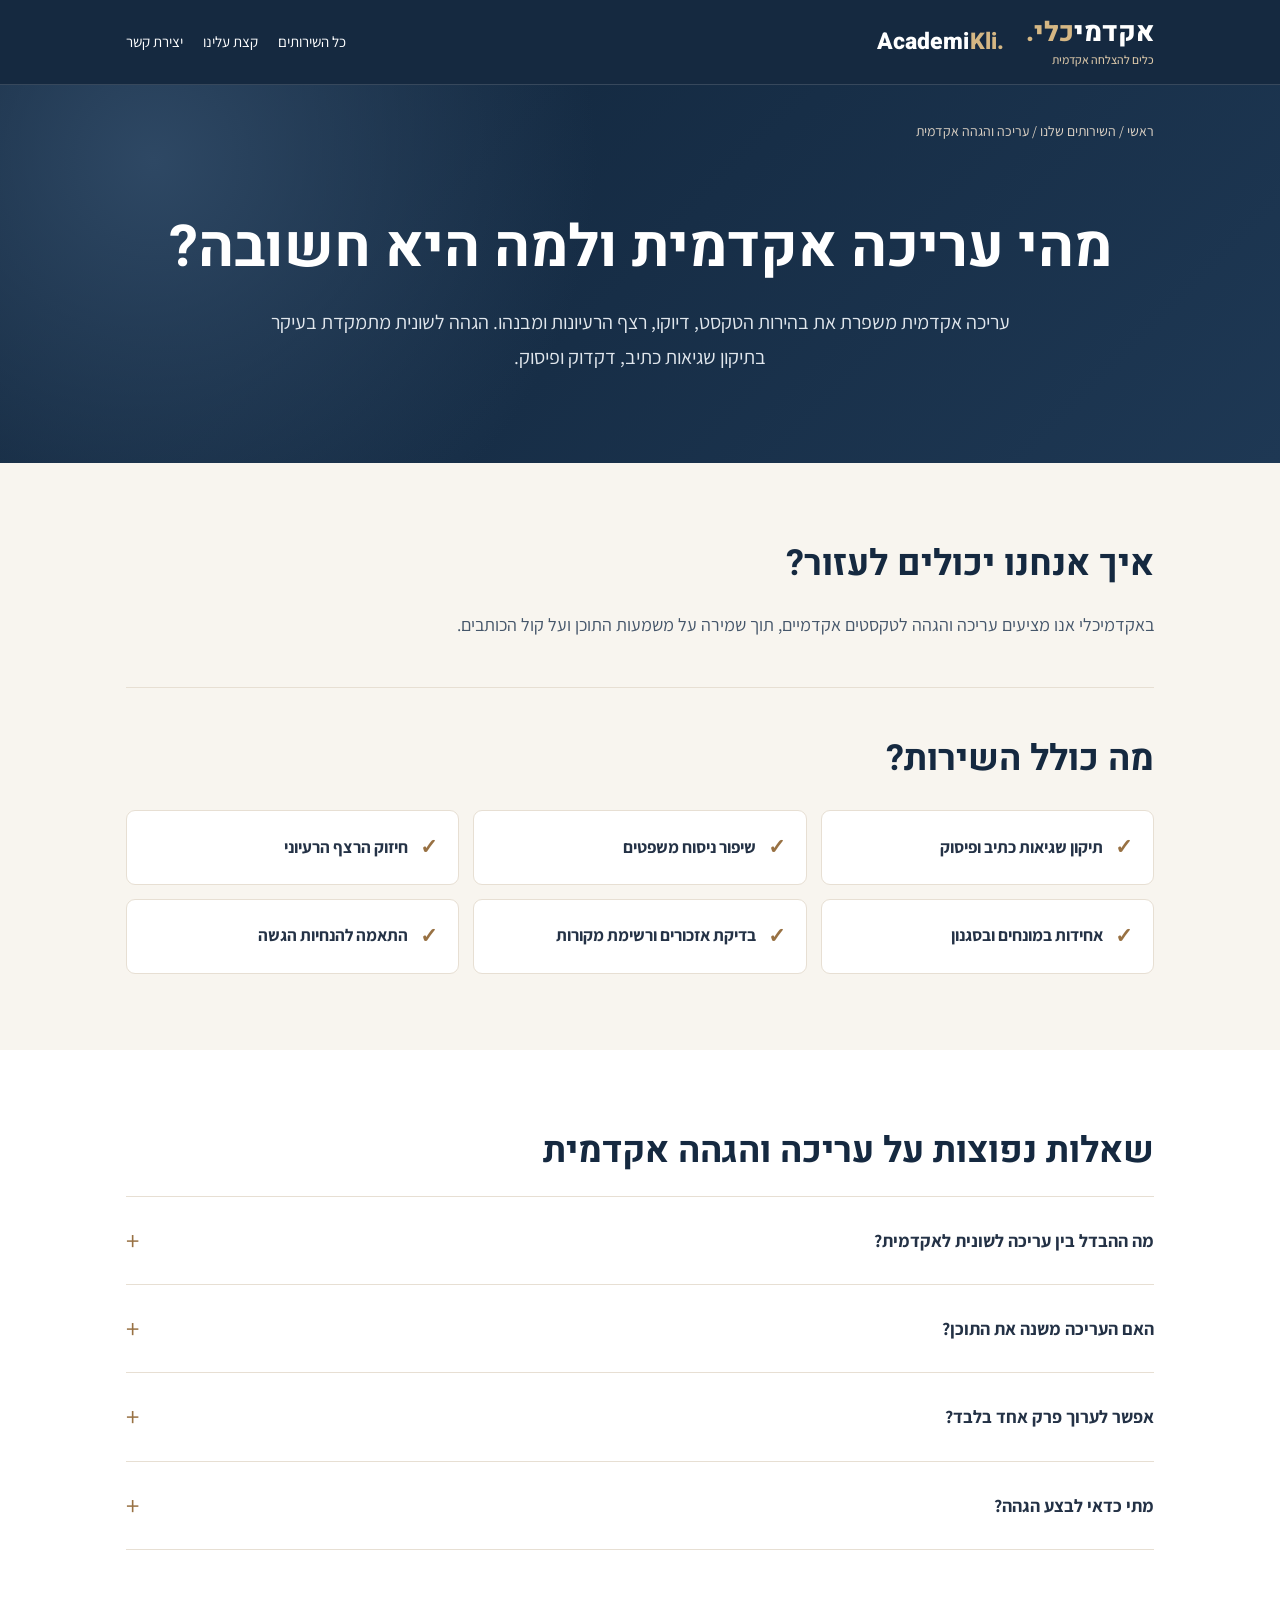
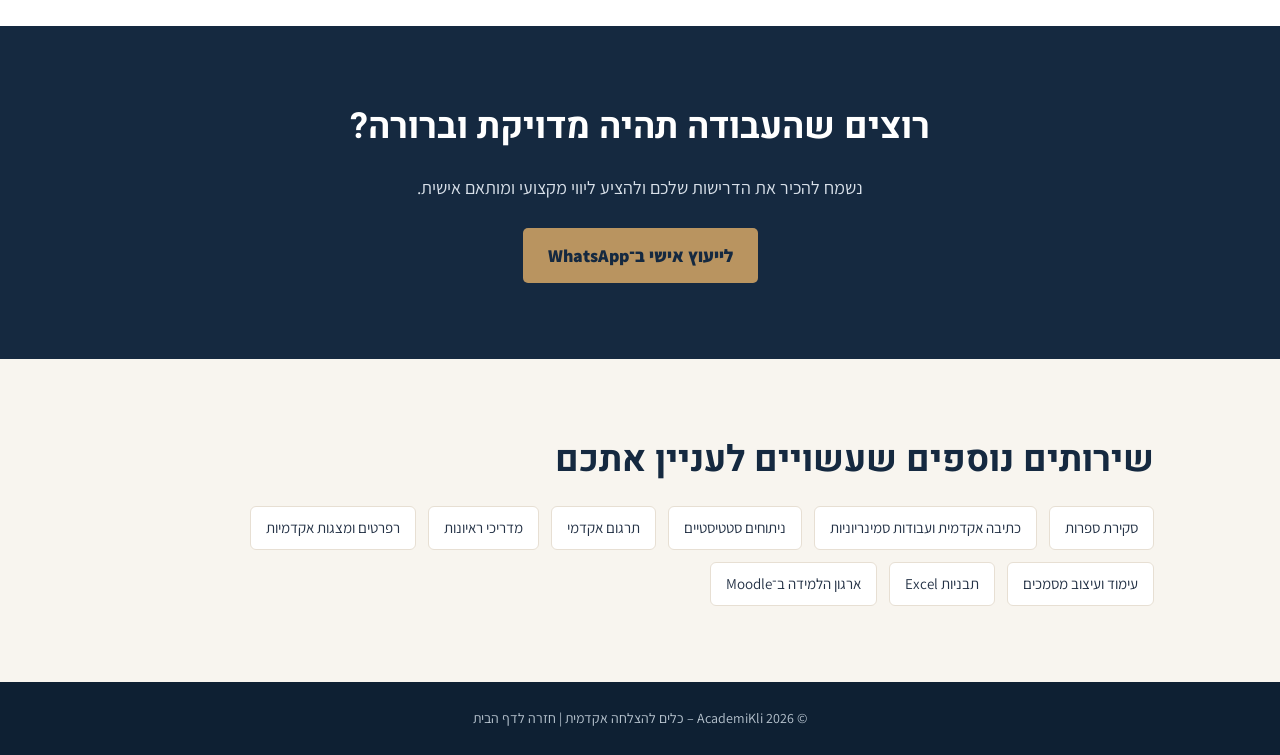
==== academic-editing.html @ 0daf368b "Add sitemap for Google indexing" ====
<!doctype html>
<html lang="he" dir="rtl"><head><meta charset="utf-8"><meta name="viewport" content="width=device-width, initial-scale=1">
<title>מהי עריכה אקדמית ולמה היא חשובה? | עריכה והגהה אקדמית – אקדמיכלי AcademiKli</title>
<meta name="description" content="עריכה והגהה אקדמית באקדמיכלי – הסבר מקצועי, שאלות נפוצות וליווי אישי בהתאמה לצורכי הלימודים והמחקר."><link rel="canonical" href="https://academikli.co.il/academic-editing.html">
<meta property="og:type" content="website"><meta property="og:title" content="מהי עריכה אקדמית ולמה היא חשובה? | AcademiKli"><meta property="og:description" content="עריכה והגהה אקדמית באקדמיכלי – הסבר מקצועי, שאלות נפוצות וליווי אישי בהתאמה לצורכי הלימודים והמחקר."><meta property="og:url" content="https://academikli.co.il/academic-editing.html">
<link rel="stylesheet" href="service-pages.css"><script type="application/ld+json">{"@context": "https://schema.org", "@type": "Service", "name": "עריכה והגהה אקדמית", "serviceType": "עריכה והגהה אקדמית", "provider": {"@type": "Organization", "name": "AcademiKli", "url": "https://academikli.co.il/"}, "url": "https://academikli.co.il/academic-editing.html"}</script></head>
<body><header class="top"><div class="wrap nav"><div class="logos">
<a href="/" class="brand-he" aria-label="אקדמיכלי – לדף הבית">אקדמי<span>כלי.</span><small>כלים להצלחה אקדמית</small></a>
<a href="/" class="brand-en" lang="en" aria-label="AcademiKli – Home">Academi<span>Kli.</span></a></div>
<nav class="nav-actions" aria-label="ניווט"><a href="/#services">כל השירותים</a><a href="/#about">קצת עלינו</a><a href="/#contact">יצירת קשר</a></nav></div></header>
<main><section class="hero"><div class="wrap"><nav class="breadcrumbs" aria-label="נתיב ניווט"><a href="/">ראשי</a> / <a href="/#services">השירותים שלנו</a> / עריכה והגהה אקדמית</nav>
<h1>מהי עריכה אקדמית ולמה היא חשובה?</h1><p>עריכה אקדמית משפרת את בהירות הטקסט, דיוקו, רצף הרעיונות ומבנהו. הגהה לשונית מתמקדת בעיקר בתיקון שגיאות כתיב, דקדוק ופיסוק.</p></div></section>
<section class="section section-cream"><div class="wrap"><h2>איך אנחנו יכולים לעזור?</h2><p>באקדמיכלי אנו מציעים עריכה והגהה לטקסטים אקדמיים, תוך שמירה על משמעות התוכן ועל קול הכותבים.</p><div class="divider"></div><h2>מה כולל השירות?</h2><div class="benefits"><div class="benefit">תיקון שגיאות כתיב ופיסוק</div><div class="benefit">שיפור ניסוח משפטים</div><div class="benefit">חיזוק הרצף הרעיוני</div><div class="benefit">אחידות במונחים ובסגנון</div><div class="benefit">בדיקת אזכורים ורשימת מקורות</div><div class="benefit">התאמה להנחיות הגשה</div></div></div></section>
<section class="section section-light"><div class="wrap"><h2>שאלות נפוצות על עריכה והגהה אקדמית</h2><details class="faq"><summary>מה ההבדל בין עריכה לשונית לאקדמית?</summary><p>עריכה אקדמית מתייחסת גם למבנה הטיעון ולרצף הרעיוני, מעבר לתקינות השפה.</p></details><details class="faq"><summary>האם העריכה משנה את התוכן?</summary><p>המטרה היא לשמור על המשמעות ולשפר את הצגתה. שינויים מהותיים יועלו כהמלצה.</p></details><details class="faq"><summary>אפשר לערוך פרק אחד בלבד?</summary><p>כן, אפשר להתמקד בפרק מסוים.</p></details><details class="faq"><summary>מתי כדאי לבצע הגהה?</summary><p>לאחר השלמת התיקונים המהותיים ולפני ההגשה.</p></details></div></section>
<section class="section cta"><div class="wrap"><h2>רוצים שהעבודה תהיה מדויקת וברורה?</h2><p>נשמח להכיר את הדרישות שלכם ולהציע ליווי מקצועי ומותאם אישית.</p><a class="btn" href="https://wa.me/972552879853?text=%D7%A9%D7%9C%D7%95%D7%9D%2C%20%D7%94%D7%92%D7%A2%D7%AA%D7%99%20%D7%9E%D7%A2%D7%9E%D7%95%D7%93%20%D7%A2%D7%A8%D7%99%D7%9B%D7%94%20%D7%95%D7%94%D7%92%D7%94%D7%94%20%D7%90%D7%A7%D7%93%D7%9E%D7%99%D7%AA%20%D7%91%D7%90%D7%AA%D7%A8%20%D7%90%D7%A7%D7%93%D7%9E%D7%99%D7%9B%D7%9C%D7%99.%20%D7%90%D7%A9%D7%9E%D7%97%20%D7%9C%D7%A7%D7%91%D7%9C%20%D7%A4%D7%A8%D7%98%D7%99%D7%9D%20%D7%A2%D7%9C%20%D7%94%D7%A9%D7%99%D7%A8%D7%95%D7%AA." target="_blank" rel="noopener noreferrer">לייעוץ אישי ב־WhatsApp</a></div></section>
<section class="section section-cream"><div class="wrap"><h2>שירותים נוספים שעשויים לעניין אתכם</h2><div class="related"><a href="literature-review.html">סקירת ספרות</a><a href="academic-writing.html">כתיבה אקדמית ועבודות סמינריוניות</a><a href="statistical-analysis.html">ניתוחים סטטיסטיים</a><a href="academic-translation.html">תרגום אקדמי</a><a href="interview-guides.html">מדריכי ראיונות</a><a href="presentations.html">רפרטים ומצגות אקדמיות</a><a href="document-formatting.html">עימוד ועיצוב מסמכים</a><a href="excel-templates.html">תבניות Excel</a><a href="moodle.html">ארגון הלמידה ב־Moodle</a></div></div></section></main>
<footer class="footer">© <span id="year"></span> AcademiKli – כלים להצלחה אקדמית | <a href="/">חזרה לדף הבית</a></footer>
<script>document.getElementById('year').textContent=new Date().getFullYear();</script></body></html>
---- service-pages.css ----
@import url('https://fonts.googleapis.com/css2?family=Assistant:wght@400;500;600;700;800&family=Heebo:wght@400;500;600;700;800&display=swap');
:root{--navy:#152940;--navy2:#213a55;--gold:#b99460;--cream:#f8f5ef;--ink:#243246;--muted:#647184;--line:#e7dfd3}*{box-sizing:border-box}html{scroll-behavior:smooth}body{margin:0;background:var(--cream);color:var(--ink);font-family:Assistant,Arial,sans-serif;font-size:18px;line-height:1.75}a{color:inherit;text-decoration:none}.wrap{max-width:1080px;margin:auto;padding:0 26px}.top{background:var(--navy);color:white;border-bottom:1px solid #ffffff25}.nav{display:flex;align-items:center;justify-content:space-between;gap:22px;min-height:84px}.logos{display:flex;align-items:center;gap:22px;flex-wrap:wrap}.brand-he{font-family:Heebo,sans-serif;font-size:27px;font-weight:800;line-height:1.1;white-space:nowrap}.brand-he span{color:#d5b784}.brand-he small{display:block;font-family:Assistant,sans-serif;font-size:12px;font-weight:500;color:#d8c5a7;margin-top:5px}.brand-en{font-family:Heebo,sans-serif;font-size:23px;font-weight:800;letter-spacing:.1px;direction:ltr;color:white;white-space:nowrap}.brand-en span{color:#d5b784}.nav-actions{display:flex;gap:20px;align-items:center;font-size:15px}.nav-actions a:hover,.breadcrumbs a:hover{color:#d5b784}.hero{background:radial-gradient(circle at 12% 20%,#2e4864 0%,transparent 38%),linear-gradient(135deg,#10243a,#1e3854);color:white;text-align:center;padding:34px 0 88px}.breadcrumbs{font-size:14px;color:#dfd4c6;text-align:right;margin-bottom:65px}.hero h1{font-family:Heebo,sans-serif;font-size:clamp(36px,5vw,58px);line-height:1.35;margin:0 0 18px}.hero p{max-width:780px;margin:auto;color:#e1e7ed;font-size:20px}.section{padding:76px 0}.section h2{font-family:Heebo,sans-serif;color:var(--navy);font-size:clamp(27px,3vw,36px);line-height:1.4;margin:0 0 20px}.section p{max-width:860px;margin:0;color:#45566a}.section-light{background:#fff}.section-cream{background:var(--cream)}.divider{height:1px;background:var(--line);margin:46px 0}.benefits{display:grid;grid-template-columns:repeat(3,minmax(0,1fr));gap:14px;margin-top:26px}.benefit{background:#fff;border:1px solid var(--line);border-radius:9px;padding:18px 20px;font-weight:700;font-size:17px;display:flex;align-items:center;gap:12px}.benefit:before{content:'✓';color:#987143;font-size:21px}.faq{border-bottom:1px solid var(--line)}.faq:first-of-type{border-top:1px solid var(--line)}.faq summary{padding:20px 0;font-weight:700;cursor:pointer;list-style:none;display:flex;align-items:center;justify-content:space-between;gap:18px}.faq summary::-webkit-details-marker{display:none}.faq summary:after{content:'+';font-size:27px;color:#987143;font-weight:400}.faq[open] summary:after{content:'−'}.faq p{padding:0 0 22px;font-size:17px}.cta{background:var(--navy);color:#fff;text-align:center}.cta h2{color:white}.cta p{color:#d8e0e9;margin:0 auto 24px}.btn{display:inline-flex;padding:12px 25px;background:var(--gold);color:var(--navy);font-weight:800;border-radius:5px}.btn:hover{background:#d0ac78}.related{display:flex;gap:12px;flex-wrap:wrap;margin-top:20px}.related a{border:1px solid var(--line);border-radius:6px;padding:8px 15px;background:white;font-size:15px}.related a:hover{border-color:var(--gold)}.footer{background:#0e2033;color:#b9c5d0;text-align:center;padding:24px;font-size:14px}@media(max-width:700px){.wrap{padding:0 19px}.nav{align-items:flex-start;flex-direction:column;padding-top:15px;padding-bottom:16px;gap:12px}.brand-he{font-size:23px}.brand-en{font-size:20px}.nav-actions{gap:18px}.hero{padding-bottom:60px}.breadcrumbs{margin-bottom:40px}.section{padding:54px 0}.benefits{grid-template-columns:1fr}.hero p{font-size:18px}}
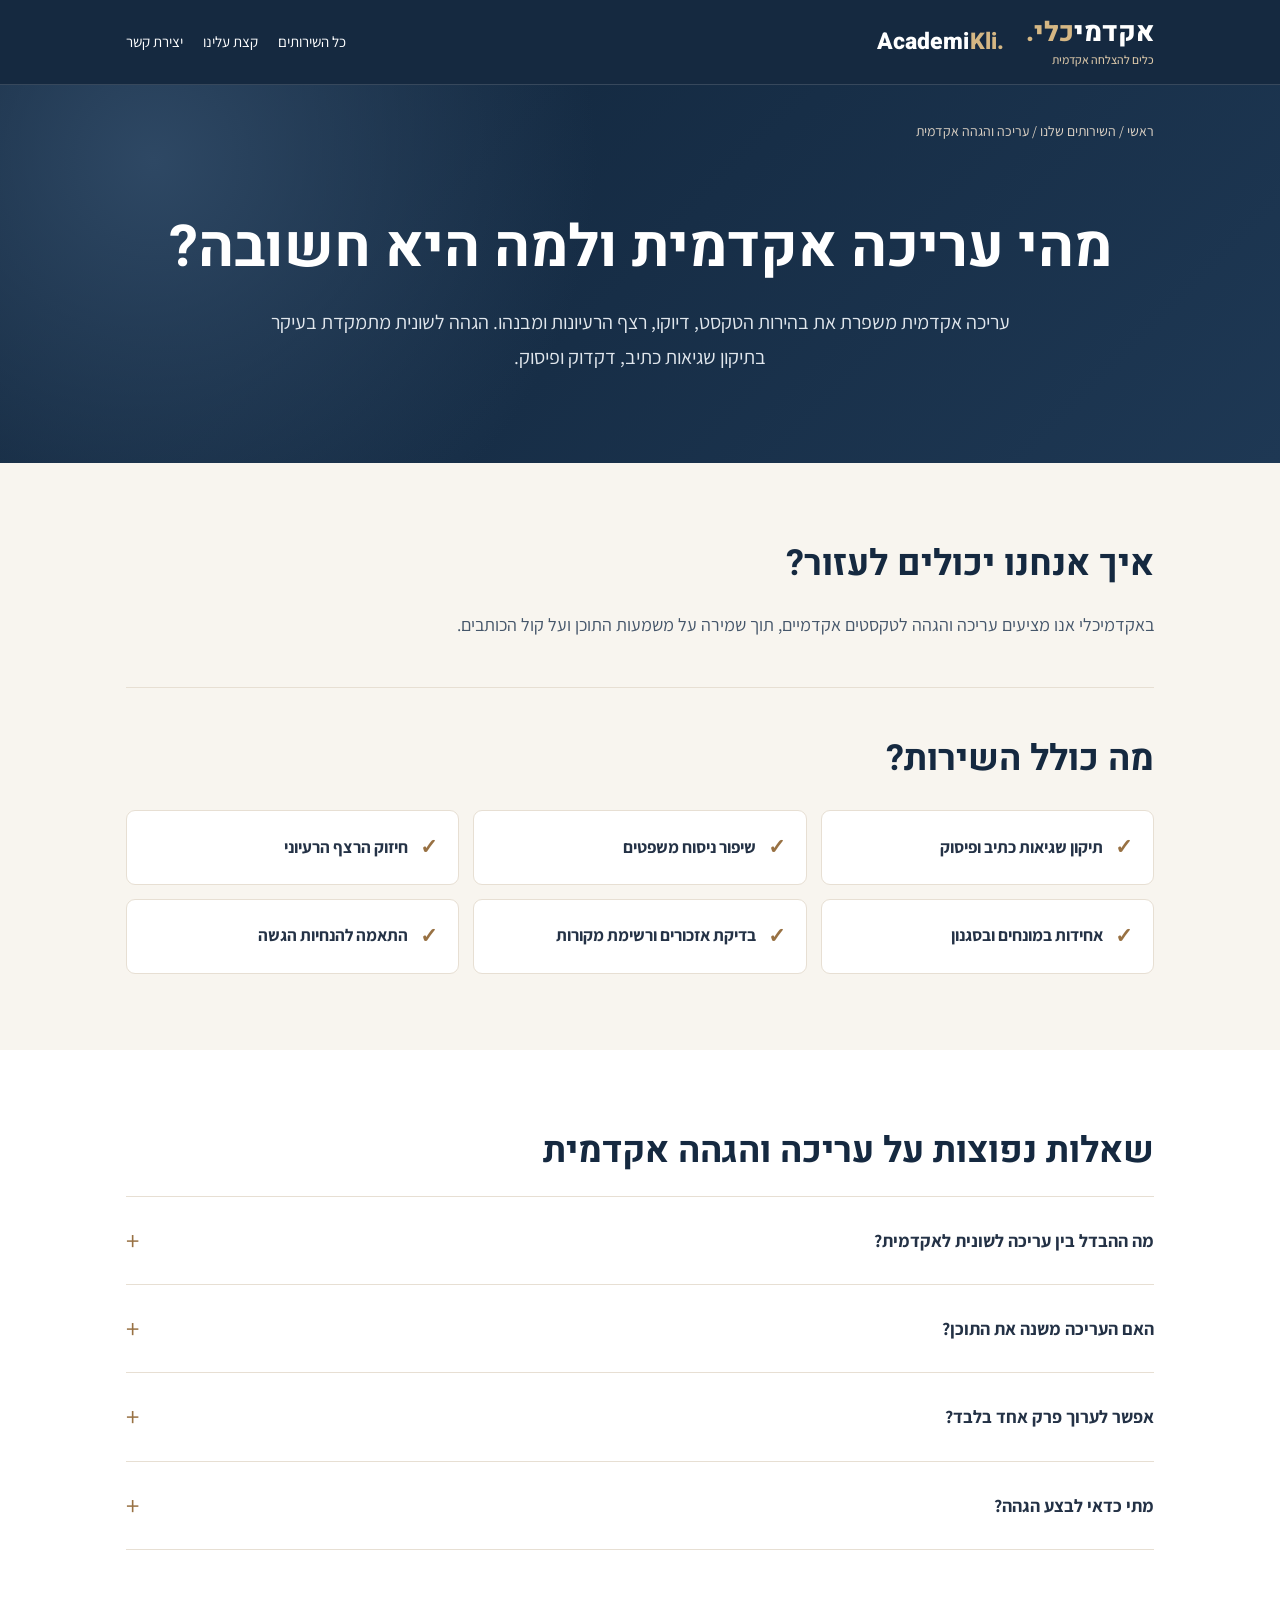
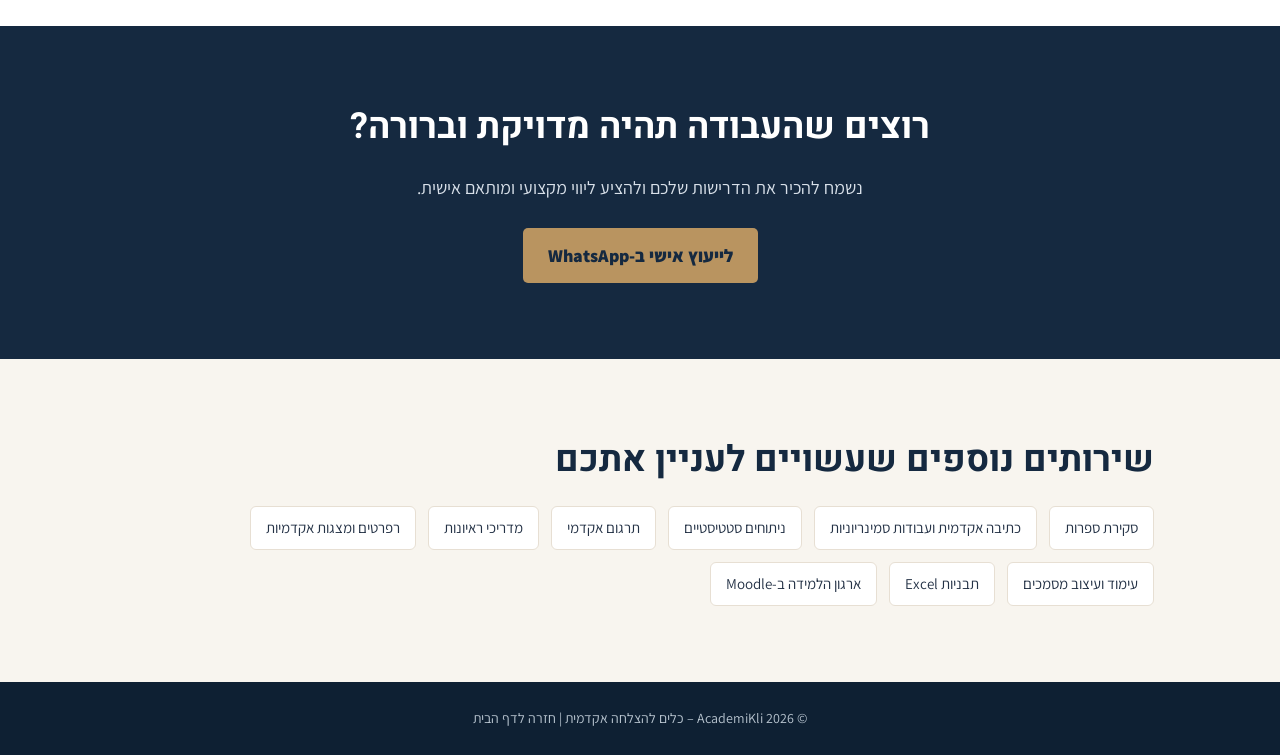
==== commit 8d35c7bb: "Add sitemap for Google indexing" ====
--- a/academic-editing.html
+++ b/academic-editing.html
@@ -12,7 +12,7 @@
 <h1>מהי עריכה אקדמית ולמה היא חשובה?</h1><p>עריכה אקדמית משפרת את בהירות הטקסט, דיוקו, רצף הרעיונות ומבנהו. הגהה לשונית מתמקדת בעיקר בתיקון שגיאות כתיב, דקדוק ופיסוק.</p></div></section>
 <section class="section section-cream"><div class="wrap"><h2>איך אנחנו יכולים לעזור?</h2><p>באקדמיכלי אנו מציעים עריכה והגהה לטקסטים אקדמיים, תוך שמירה על משמעות התוכן ועל קול הכותבים.</p><div class="divider"></div><h2>מה כולל השירות?</h2><div class="benefits"><div class="benefit">תיקון שגיאות כתיב ופיסוק</div><div class="benefit">שיפור ניסוח משפטים</div><div class="benefit">חיזוק הרצף הרעיוני</div><div class="benefit">אחידות במונחים ובסגנון</div><div class="benefit">בדיקת אזכורים ורשימת מקורות</div><div class="benefit">התאמה להנחיות הגשה</div></div></div></section>
 <section class="section section-light"><div class="wrap"><h2>שאלות נפוצות על עריכה והגהה אקדמית</h2><details class="faq"><summary>מה ההבדל בין עריכה לשונית לאקדמית?</summary><p>עריכה אקדמית מתייחסת גם למבנה הטיעון ולרצף הרעיוני, מעבר לתקינות השפה.</p></details><details class="faq"><summary>האם העריכה משנה את התוכן?</summary><p>המטרה היא לשמור על המשמעות ולשפר את הצגתה. שינויים מהותיים יועלו כהמלצה.</p></details><details class="faq"><summary>אפשר לערוך פרק אחד בלבד?</summary><p>כן, אפשר להתמקד בפרק מסוים.</p></details><details class="faq"><summary>מתי כדאי לבצע הגהה?</summary><p>לאחר השלמת התיקונים המהותיים ולפני ההגשה.</p></details></div></section>
-<section class="section cta"><div class="wrap"><h2>רוצים שהעבודה תהיה מדויקת וברורה?</h2><p>נשמח להכיר את הדרישות שלכם ולהציע ליווי מקצועי ומותאם אישית.</p><a class="btn" href="https://wa.me/972552879853?text=%D7%A9%D7%9C%D7%95%D7%9D%2C%20%D7%94%D7%92%D7%A2%D7%AA%D7%99%20%D7%9E%D7%A2%D7%9E%D7%95%D7%93%20%D7%A2%D7%A8%D7%99%D7%9B%D7%94%20%D7%95%D7%94%D7%92%D7%94%D7%94%20%D7%90%D7%A7%D7%93%D7%9E%D7%99%D7%AA%20%D7%91%D7%90%D7%AA%D7%A8%20%D7%90%D7%A7%D7%93%D7%9E%D7%99%D7%9B%D7%9C%D7%99.%20%D7%90%D7%A9%D7%9E%D7%97%20%D7%9C%D7%A7%D7%91%D7%9C%20%D7%A4%D7%A8%D7%98%D7%99%D7%9D%20%D7%A2%D7%9C%20%D7%94%D7%A9%D7%99%D7%A8%D7%95%D7%AA." target="_blank" rel="noopener noreferrer">לייעוץ אישי ב־WhatsApp</a></div></section>
-<section class="section section-cream"><div class="wrap"><h2>שירותים נוספים שעשויים לעניין אתכם</h2><div class="related"><a href="literature-review.html">סקירת ספרות</a><a href="academic-writing.html">כתיבה אקדמית ועבודות סמינריוניות</a><a href="statistical-analysis.html">ניתוחים סטטיסטיים</a><a href="academic-translation.html">תרגום אקדמי</a><a href="interview-guides.html">מדריכי ראיונות</a><a href="presentations.html">רפרטים ומצגות אקדמיות</a><a href="document-formatting.html">עימוד ועיצוב מסמכים</a><a href="excel-templates.html">תבניות Excel</a><a href="moodle.html">ארגון הלמידה ב־Moodle</a></div></div></section></main>
+<section class="section cta"><div class="wrap"><h2>רוצים שהעבודה תהיה מדויקת וברורה?</h2><p>נשמח להכיר את הדרישות שלכם ולהציע ליווי מקצועי ומותאם אישית.</p><a class="btn" href="https://wa.me/972552879853?text=%D7%A9%D7%9C%D7%95%D7%9D%2C%20%D7%94%D7%92%D7%A2%D7%AA%D7%99%20%D7%9E%D7%A2%D7%9E%D7%95%D7%93%20%D7%A2%D7%A8%D7%99%D7%9B%D7%94%20%D7%95%D7%94%D7%92%D7%94%D7%94%20%D7%90%D7%A7%D7%93%D7%9E%D7%99%D7%AA%20%D7%91%D7%90%D7%AA%D7%A8%20%D7%90%D7%A7%D7%93%D7%9E%D7%99%D7%9B%D7%9C%D7%99.%20%D7%90%D7%A9%D7%9E%D7%97%20%D7%9C%D7%A7%D7%91%D7%9C%20%D7%A4%D7%A8%D7%98%D7%99%D7%9D%20%D7%A2%D7%9C%20%D7%94%D7%A9%D7%99%D7%A8%D7%95%D7%AA." target="_blank" rel="noopener noreferrer">לייעוץ אישי ב-WhatsApp</a></div></section>
+<section class="section section-cream"><div class="wrap"><h2>שירותים נוספים שעשויים לעניין אתכם</h2><div class="related"><a href="literature-review.html">סקירת ספרות</a><a href="academic-writing.html">כתיבה אקדמית ועבודות סמינריוניות</a><a href="statistical-analysis.html">ניתוחים סטטיסטיים</a><a href="academic-translation.html">תרגום אקדמי</a><a href="interview-guides.html">מדריכי ראיונות</a><a href="presentations.html">רפרטים ומצגות אקדמיות</a><a href="document-formatting.html">עימוד ועיצוב מסמכים</a><a href="excel-templates.html">תבניות Excel</a><a href="moodle.html">ארגון הלמידה ב-Moodle</a></div></div></section></main>
 <footer class="footer">© <span id="year"></span> AcademiKli – כלים להצלחה אקדמית | <a href="/">חזרה לדף הבית</a></footer>
 <script>document.getElementById('year').textContent=new Date().getFullYear();</script></body></html>
